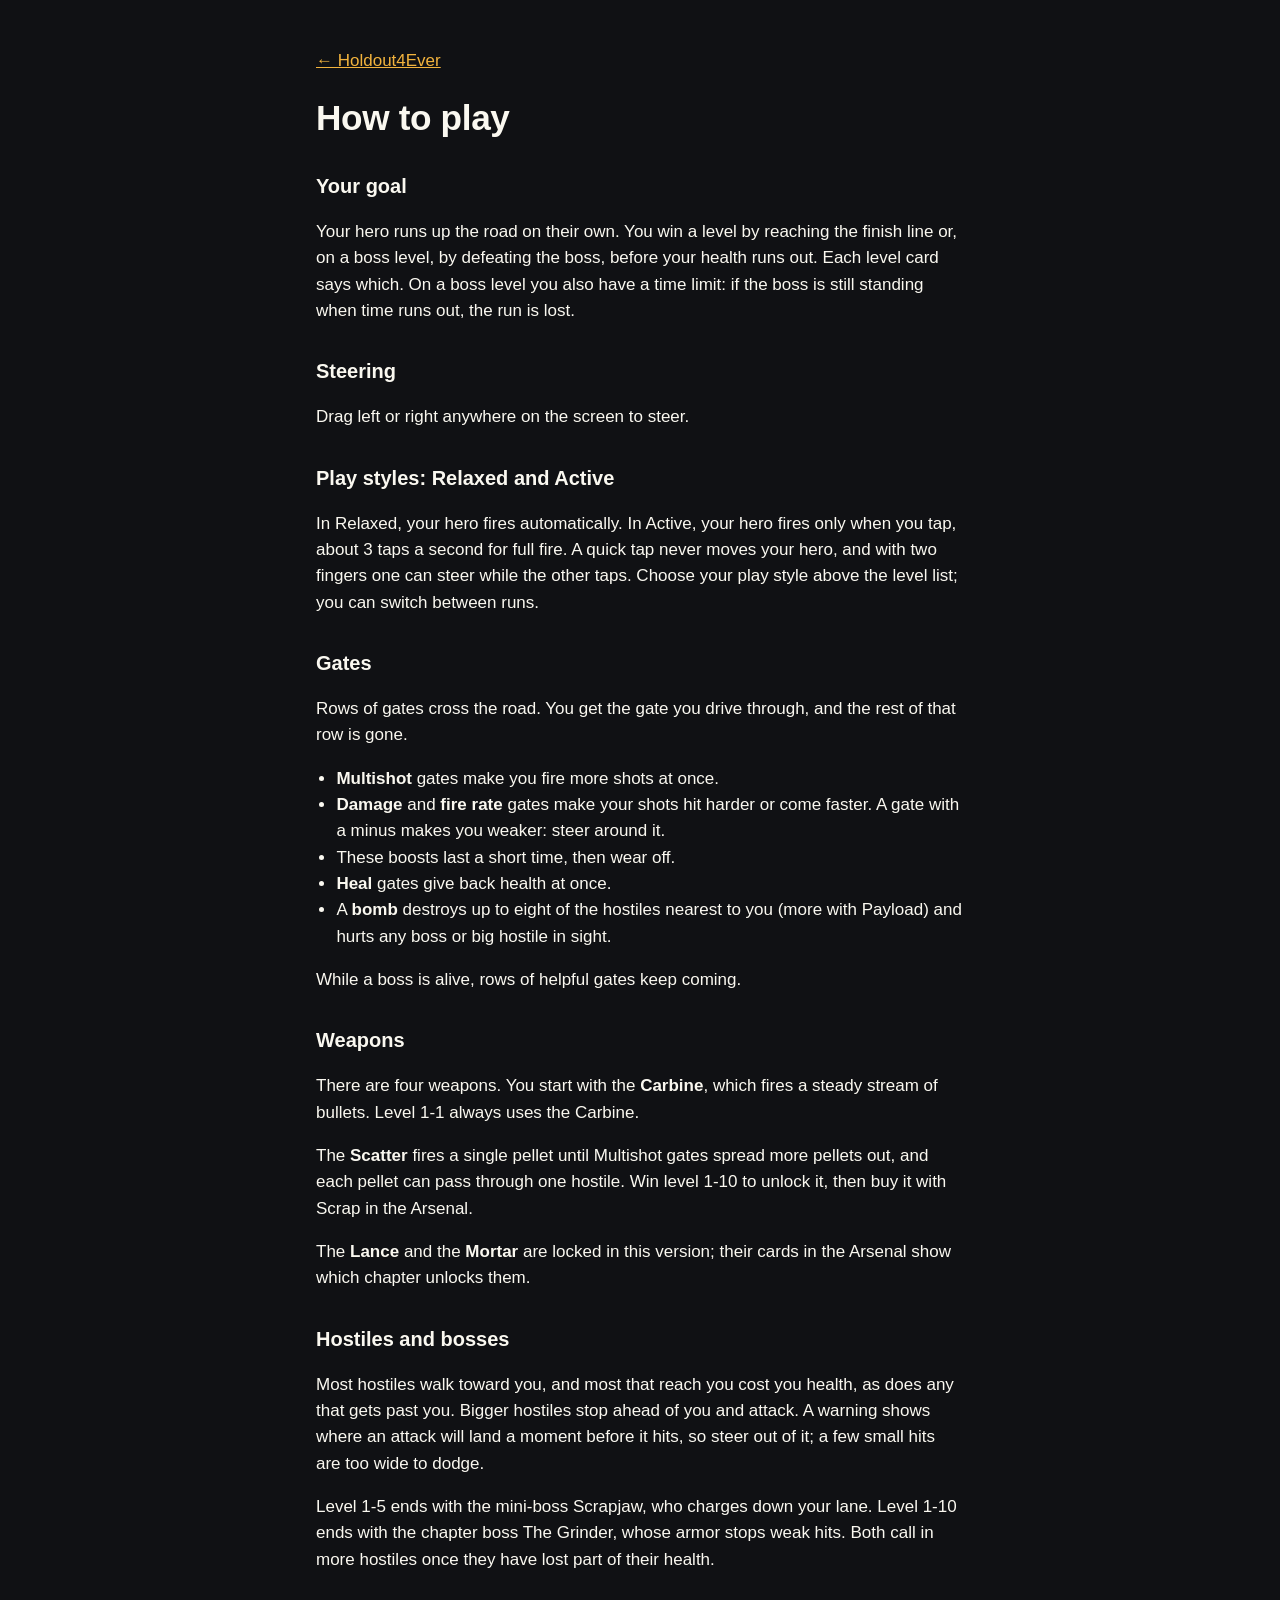
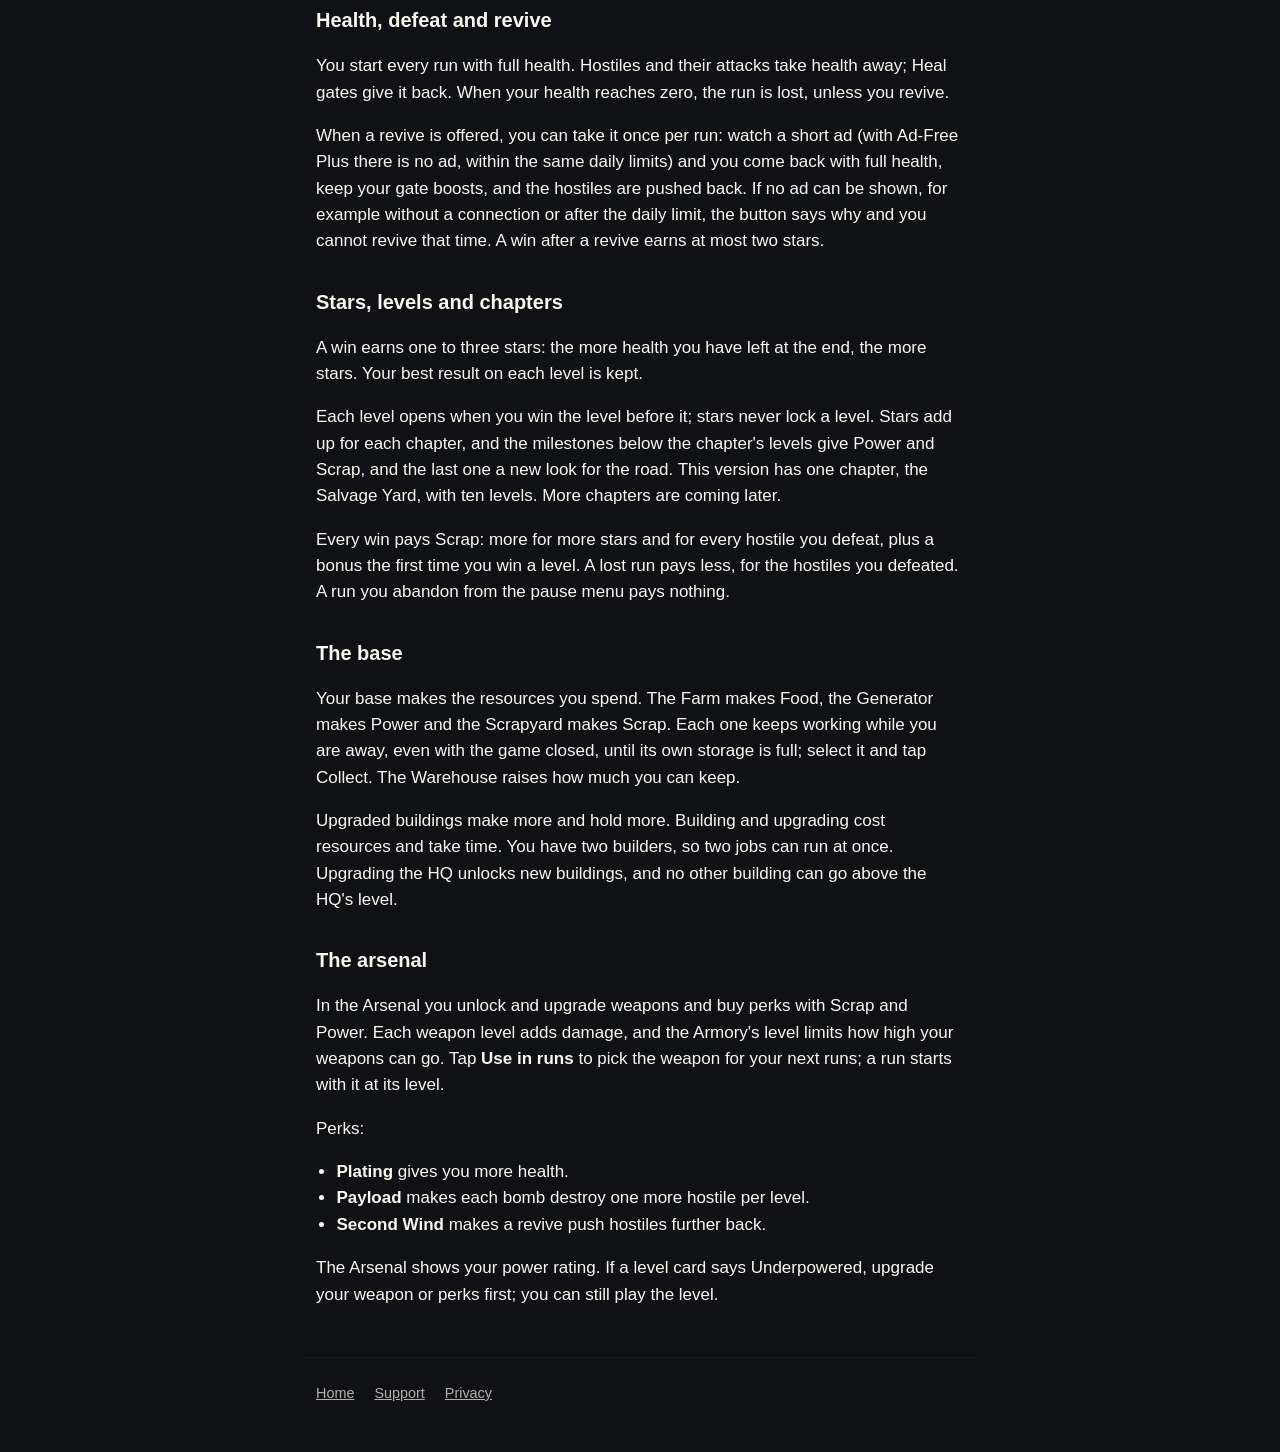
==== manual.html @ 5c0d5c0d "How to play page (approved by the product owner 2026-11-26) and footer links" ====
<!doctype html>
<html lang="en">
<head>
  <meta charset="utf-8">
  <meta name="viewport" content="width=device-width, initial-scale=1">
  <title>How to Play Holdout4Ever</title>
  <link rel="icon" href="img/favicon.png">
  <link rel="stylesheet" href="style.css">
</head>
<body>
<main>
  <nav class="top"><a href="./">&larr; Holdout4Ever</a></nav>
  <h1>How to play</h1>

  <h2>Your goal</h2>
  <p>Your hero runs up the road on their own. You win a level by reaching the finish line or, on a boss level, by defeating the boss, before your health runs out. Each level card says which. On a boss level you also have a time limit: if the boss is still standing when time runs out, the run is lost.</p>

  <h2>Steering</h2>
  <p>Drag left or right anywhere on the screen to steer.</p>

  <h2>Play styles: Relaxed and Active</h2>
  <p>In Relaxed, your hero fires automatically. In Active, your hero fires only when you tap, about 3 taps a second for full fire. A quick tap never moves your hero, and with two fingers one can steer while the other taps. Choose your play style above the level list; you can switch between runs.</p>

  <h2>Gates</h2>
  <p>Rows of gates cross the road. You get the gate you drive through, and the rest of that row is gone.</p>
  <ul>
    <li><strong>Multishot</strong> gates make you fire more shots at once.</li>
    <li><strong>Damage</strong> and <strong>fire rate</strong> gates make your shots hit harder or come faster. A gate with a minus makes you weaker: steer around it.</li>
    <li>These boosts last a short time, then wear off.</li>
    <li><strong>Heal</strong> gates give back health at once.</li>
    <li>A <strong>bomb</strong> destroys up to eight of the hostiles nearest to you (more with Payload) and hurts any boss or big hostile in sight.</li>
  </ul>
  <p>While a boss is alive, rows of helpful gates keep coming.</p>

  <h2>Weapons</h2>
  <p>There are four weapons. You start with the <strong>Carbine</strong>, which fires a steady stream of bullets. Level 1-1 always uses the Carbine.</p>
  <p>The <strong>Scatter</strong> fires a single pellet until Multishot gates spread more pellets out, and each pellet can pass through one hostile. Win level 1-10 to unlock it, then buy it with Scrap in the Arsenal.</p>
  <p>The <strong>Lance</strong> and the <strong>Mortar</strong> are locked in this version; their cards in the Arsenal show which chapter unlocks them.</p>

  <h2>Hostiles and bosses</h2>
  <p>Most hostiles walk toward you, and most that reach you cost you health, as does any that gets past you. Bigger hostiles stop ahead of you and attack. A warning shows where an attack will land a moment before it hits, so steer out of it; a few small hits are too wide to dodge.</p>
  <p>Level 1-5 ends with the mini-boss Scrapjaw, who charges down your lane. Level 1-10 ends with the chapter boss The Grinder, whose armor stops weak hits. Both call in more hostiles once they have lost part of their health.</p>

  <h2>Health, defeat and revive</h2>
  <p>You start every run with full health. Hostiles and their attacks take health away; Heal gates give it back. When your health reaches zero, the run is lost, unless you revive.</p>
  <p>When a revive is offered, you can take it once per run: watch a short ad (with Ad-Free Plus there is no ad, within the same daily limits) and you come back with full health, keep your gate boosts, and the hostiles are pushed back. If no ad can be shown, for example without a connection or after the daily limit, the button says why and you cannot revive that time. A win after a revive earns at most two stars.</p>

  <h2>Stars, levels and chapters</h2>
  <p>A win earns one to three stars: the more health you have left at the end, the more stars. Your best result on each level is kept.</p>
  <p>Each level opens when you win the level before it; stars never lock a level. Stars add up for each chapter, and the milestones below the chapter's levels give Power and Scrap, and the last one a new look for the road. This version has one chapter, the Salvage Yard, with ten levels. More chapters are coming later.</p>
  <p>Every win pays Scrap: more for more stars and for every hostile you defeat, plus a bonus the first time you win a level. A lost run pays less, for the hostiles you defeated. A run you abandon from the pause menu pays nothing.</p>

  <h2>The base</h2>
  <p>Your base makes the resources you spend. The Farm makes Food, the Generator makes Power and the Scrapyard makes Scrap. Each one keeps working while you are away, even with the game closed, until its own storage is full; select it and tap Collect. The Warehouse raises how much you can keep.</p>
  <p>Upgraded buildings make more and hold more. Building and upgrading cost resources and take time. You have two builders, so two jobs can run at once. Upgrading the HQ unlocks new buildings, and no other building can go above the HQ's level.</p>

  <h2>The arsenal</h2>
  <p>In the Arsenal you unlock and upgrade weapons and buy perks with Scrap and Power. Each weapon level adds damage, and the Armory's level limits how high your weapons can go. Tap <strong>Use in runs</strong> to pick the weapon for your next runs; a run starts with it at its level.</p>
  <p>Perks:</p>
  <ul>
    <li><strong>Plating</strong> gives you more health.</li>
    <li><strong>Payload</strong> makes each bomb destroy one more hostile per level.</li>
    <li><strong>Second Wind</strong> makes a revive push hostiles further back.</li>
  </ul>
  <p>The Arsenal shows your power rating. If a level card says Underpowered, upgrade your weapon or perks first; you can still play the level.</p>
</main>
<footer>
  <a href="./">Home</a>
  <a href="support.html">Support</a>
  <a href="privacy.html">Privacy</a>
</footer>
</body>
</html>
---- style.css ----
/* Holdout4Ever shell palette, set 1 "warm sand" (approved 2026-11-14). */
:root {
  --bg: #101114;
  --surface: #16181C;
  --text: #FAF8F0;
  --text-2: #B4B0A6;
  --accent: #F2B33D;
}
* { box-sizing: border-box; }
html { -webkit-text-size-adjust: 100%; }
body {
  margin: 0;
  background: var(--bg);
  color: var(--text);
  font: 17px/1.55 -apple-system, BlinkMacSystemFont, "Segoe UI", Roboto, Helvetica, Arial, sans-serif;
}
main { max-width: 680px; margin: 0 auto; padding: 48px 16px 32px; }
a { color: var(--accent); }
a:focus-visible, .button:focus-visible { outline: 3px solid var(--accent); outline-offset: 3px; }
h1 { font-size: 2.2rem; line-height: 1.15; margin: 0 0 8px; letter-spacing: -0.01em; }
h2 { font-size: 1.25rem; margin: 32px 0 8px; }
.muted { color: var(--text-2); }
.hero { text-align: center; }
.hero img { width: 160px; height: 160px; border-radius: 36px; display: block; margin: 0 auto 24px; }
.tagline { font-size: 1.2rem; color: var(--text-2); margin: 0 0 28px; }
.button {
  display: inline-block; background: var(--accent); color: var(--bg);
  font-weight: 700; text-decoration: none; padding: 14px 24px; border-radius: 12px;
}
.card { background: var(--surface); border-radius: 16px; padding: 20px 22px; margin: 28px 0; }
.card h2 { margin-top: 0; }
ul { padding-left: 1.2em; }
nav.top { margin-bottom: 24px; }
footer { max-width: 680px; margin: 0 auto; padding: 24px 16px 48px; color: var(--text-2); font-size: 0.9rem; border-top: 1px solid var(--surface); }
footer a { color: var(--text-2); margin-right: 16px; }
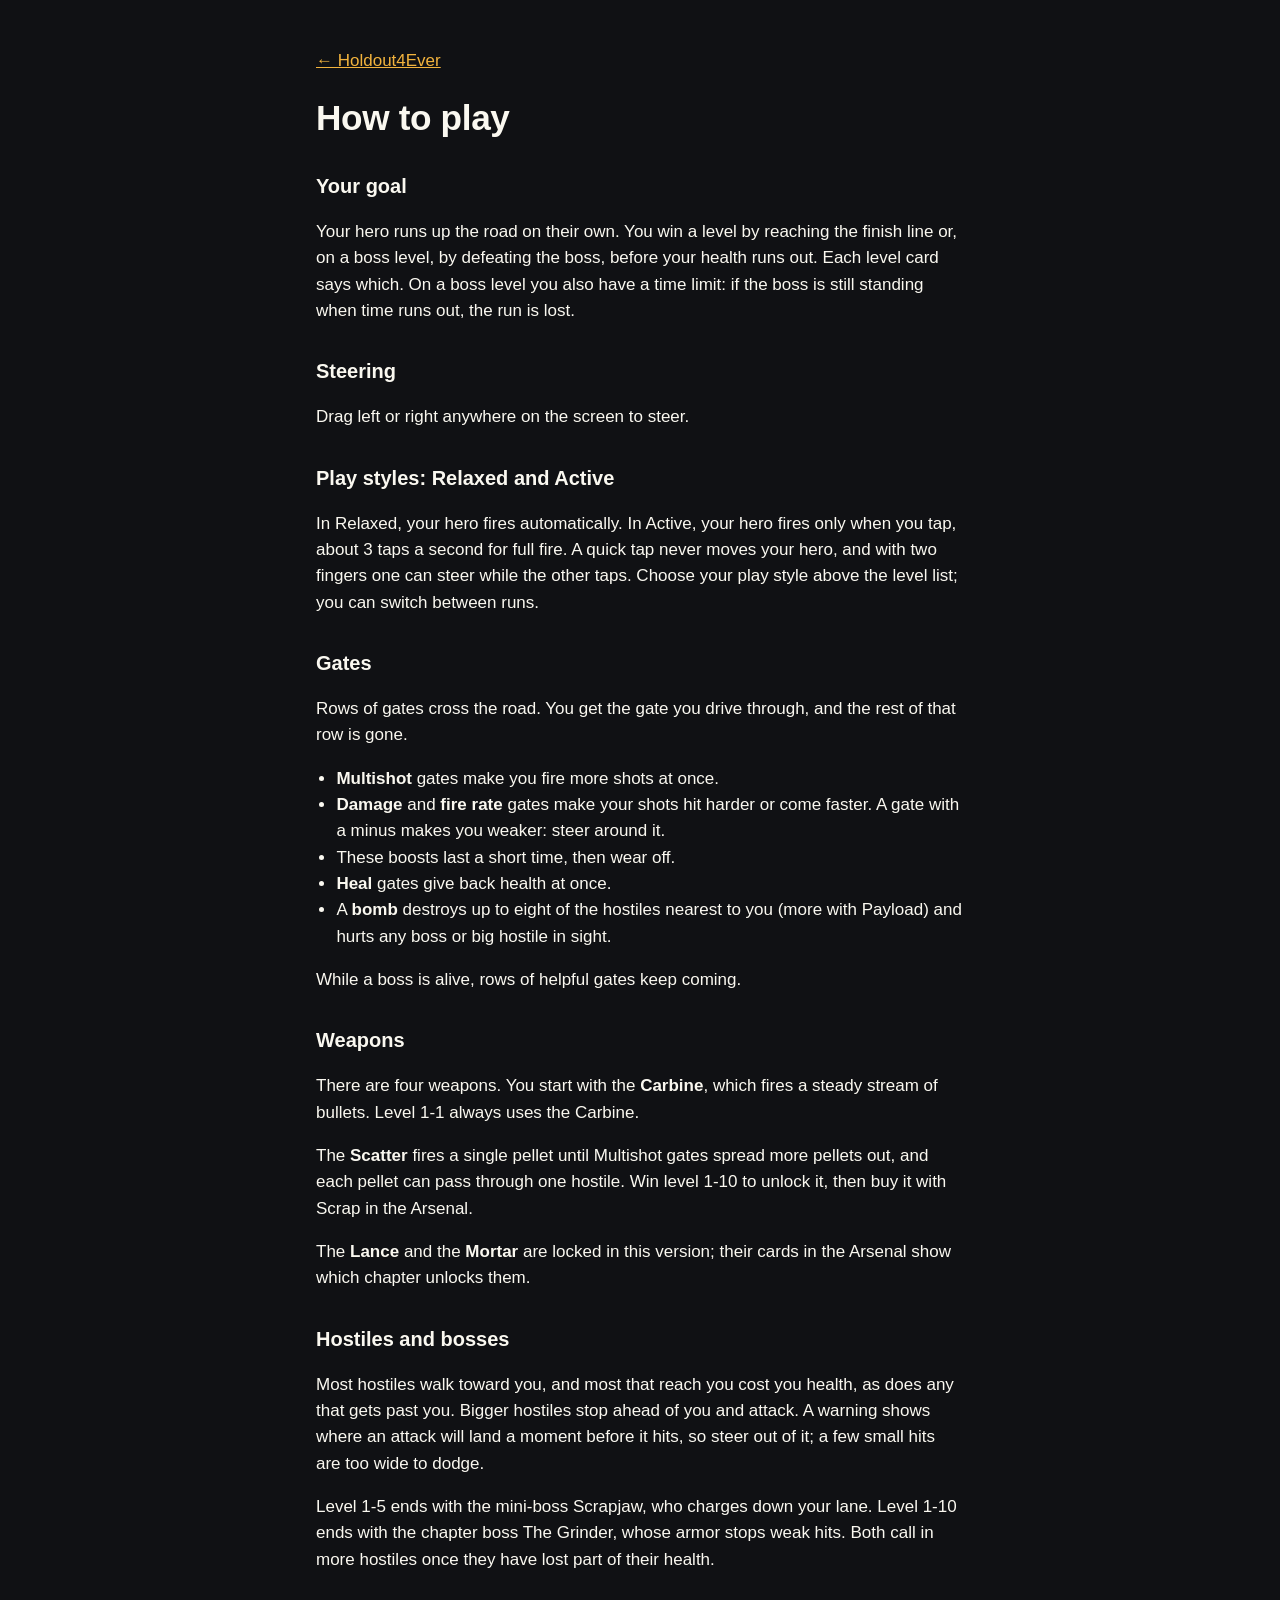
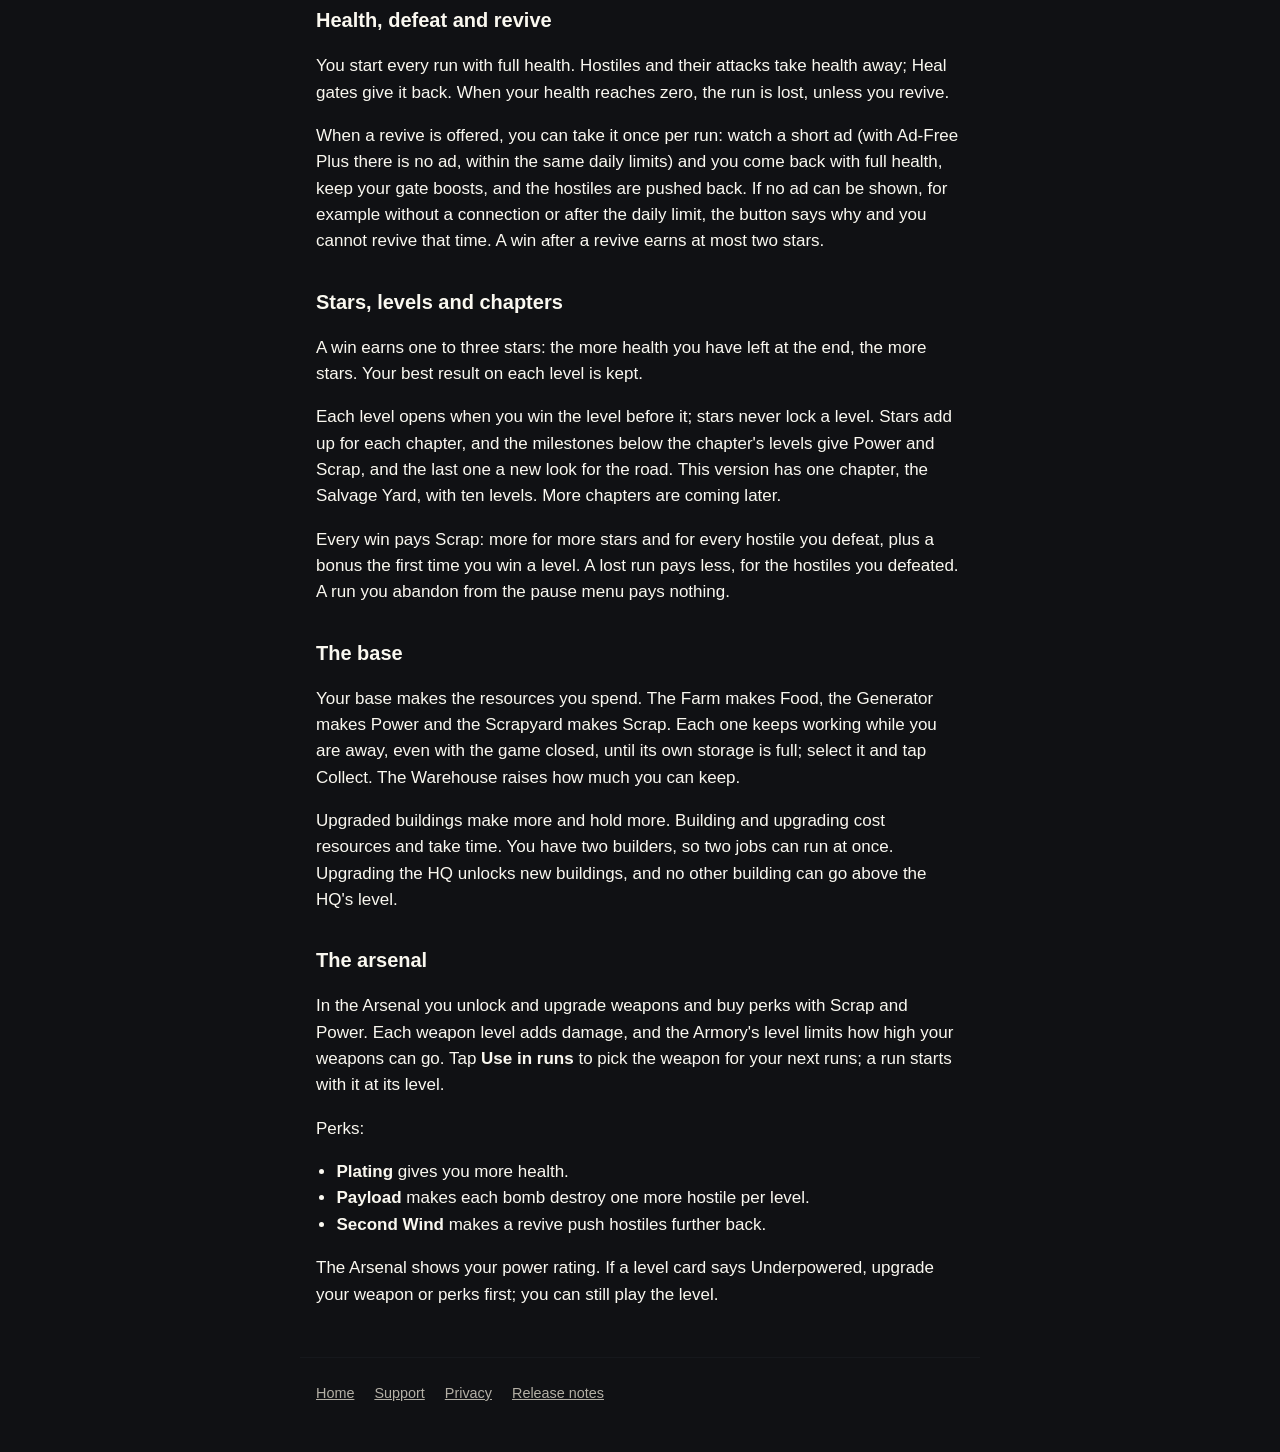
==== commit ac4ef135: "Release notes page (1.0.0, approved by the product owner 2026-11-26) and footer links" ====
--- a/manual.html
+++ b/manual.html
@@ -68,6 +68,7 @@
   <a href="./">Home</a>
   <a href="support.html">Support</a>
   <a href="privacy.html">Privacy</a>
+  <a href="release-notes.html">Release notes</a>
 </footer>
 </body>
 </html>
